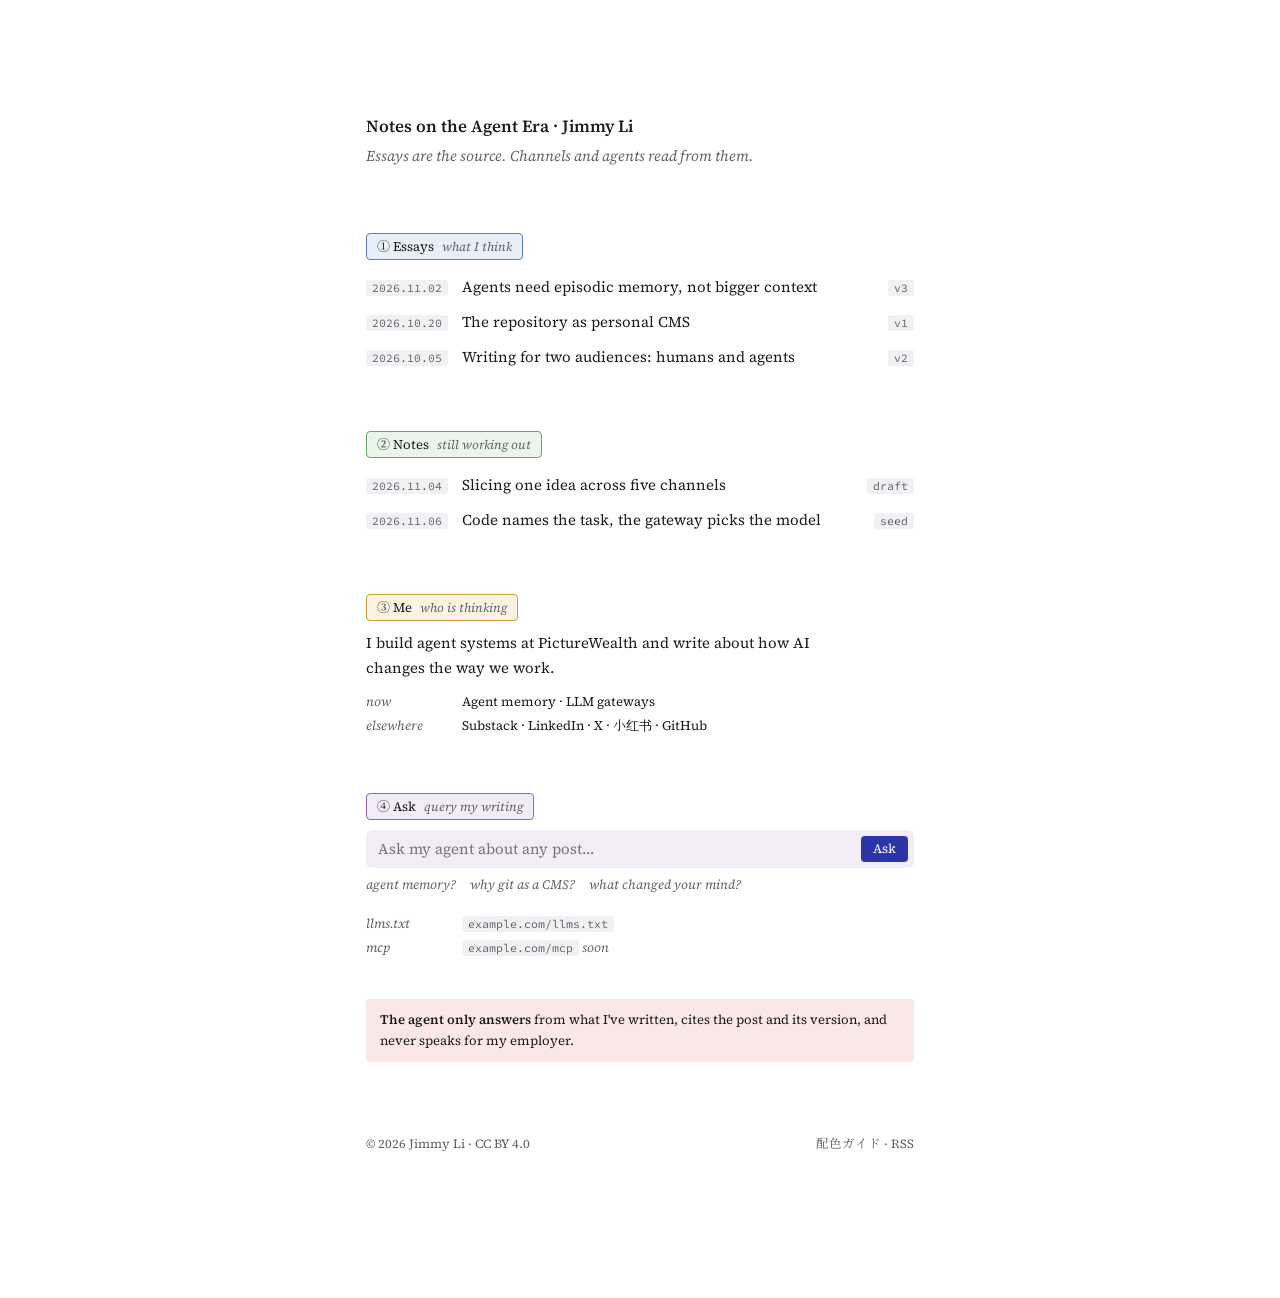
==== index.html @ ac4ee59f "Add blog index, colour guide and design tokens Diagram-inspired palette (tokens.css), Japanese-manua" ====
<!doctype html>
<html lang="en">
<head>
<meta charset="utf-8">
<meta name="viewport" content="width=device-width, initial-scale=1">
<title>Notes on the Agent Era</title>
<link rel="alternate" type="text/plain" href="/llms.txt" title="LLM index">
<link href="https://fonts.googleapis.com/css2?family=Source+Serif+4:ital,opsz,wght@0,8..60,400;0,8..60,600;1,8..60,400&family=Noto+Serif+JP:wght@400;600&family=Source+Sans+3:wght@400;600&family=Source+Code+Pro&display=swap" rel="stylesheet">
<link rel="stylesheet" href="styles/tokens.css?v=2">
<style>
*{box-sizing:border-box;margin:0;padding:0}
body{background:var(--bg);color:var(--ink);font:15px/1.65 var(--serif)}
a{color:inherit;text-decoration:none;transition:color .2s}
a:hover{color:var(--wire)}
.chip{font:11.5px var(--mono);background:var(--chip);color:var(--mute);padding:1px 6px;border-radius:3px;white-space:nowrap}
.wrap{max-width:580px;margin:0 auto;padding:112px 16px 144px}

header{margin-bottom:64px}
header h1{font-weight:600;font-size:17px}
header p{color:var(--mute);font-style:italic;margin-top:4px}

section{margin-bottom:56px}
.lab{display:inline-flex;gap:8px;align-items:baseline;font-size:13px;padding:2px 10px;border-radius:4px;border:1.5px solid;margin-bottom:10px}
.lab i{color:var(--mute);font-size:12.5px}
.blue{background:var(--blue-bg);border-color:var(--blue-bd)}
.green{background:var(--green-bg);border-color:var(--green-bd)}
.amber{background:var(--amber-bg);border-color:var(--amber-bd)}
.violet{background:var(--violet-bg);border-color:var(--violet-bd)}

.row{display:grid;grid-template-columns:84px 1fr auto;gap:12px;align-items:baseline;padding:5px 0}
.row .chip:first-child{justify-self:start}

.me p{max-width:480px}
.kv{display:grid;grid-template-columns:84px 1fr;gap:3px 12px;margin-top:10px;font-size:13px}
.kv dt{color:var(--mute);font-style:italic}

form{display:flex;gap:8px;background:var(--violet-bg);border-radius:6px;padding:6px 6px 6px 12px}
form input{flex:1;border:0;background:none;font:inherit;color:var(--ink);outline:none}
form button{border:0;background:var(--wire);color:#fff;font:inherit;font-size:13px;border-radius:4px;padding:2px 12px;cursor:pointer}
.sug{display:flex;gap:14px;flex-wrap:wrap;margin-top:8px}
.sug button{font:italic 13px var(--serif);color:var(--mute);background:none;border:0;cursor:pointer;padding:0}
.sug button:hover{color:var(--wire)}
#out{display:grid;gap:6px;margin-top:10px}
#out p{border-left:2px solid var(--violet-bd);padding-left:10px}
#out p.u{border:0;padding:0;color:var(--mute);font-style:italic}

.note{background:var(--rose-bg);border-radius:4px;padding:10px 14px;font-size:13px;margin-top:-16px}
.note b{font-weight:600}
footer{margin-top:72px;display:flex;justify-content:space-between;gap:8px;flex-wrap:wrap;color:var(--mute);font-size:12.5px}

.r{opacity:0;transform:translateY(8px);transition:opacity .6s ease,transform .6s cubic-bezier(.2,.7,.2,1)}
.r.in{opacity:1;transform:none}
@media (prefers-reduced-motion:reduce){.r{opacity:1;transform:none;transition:none}}
@media (max-width:480px){.wrap{padding:64px 16px 96px}.row{grid-template-columns:1fr auto;gap:2px 10px}.row .chip:first-child{grid-column:1/-1}.kv{grid-template-columns:1fr}}
</style>
</head>
<body><div class="wrap">

<header class="r">
  <h1>Notes on the Agent Era · Jimmy Li</h1>
  <p>Essays are the source. Channels and agents read from them.</p>
</header>

<section class="r">
  <div class="lab blue">① Essays <i>what I think</i></div>
  <a class="row" href="/posts/agent-memory/"><span class="chip">2026.11.02</span><span>Agents need episodic memory, not bigger context</span><span class="chip">v3</span></a>
  <a class="row" href="/posts/repo-as-cms/"><span class="chip">2026.10.20</span><span>The repository as personal CMS</span><span class="chip">v1</span></a>
  <a class="row" href="/posts/agents-as-readers/"><span class="chip">2026.10.05</span><span>Writing for two audiences: humans and agents</span><span class="chip">v2</span></a>
</section>

<section class="r">
  <div class="lab green">② Notes <i>still working out</i></div>
  <a class="row" href="/notes/slicing/"><span class="chip">2026.11.04</span><span>Slicing one idea across five channels</span><span class="chip">draft</span></a>
  <a class="row" href="/notes/llm-gateway/"><span class="chip">2026.11.06</span><span>Code names the task, the gateway picks the model</span><span class="chip">seed</span></a>
</section>

<section class="r me">
  <div class="lab amber">③ Me <i>who is thinking</i></div>
  <p>I build agent systems at PictureWealth and write about how AI changes the way we work.</p>
  <dl class="kv"><dt>now</dt><dd>Agent memory · LLM gateways</dd><dt>elsewhere</dt><dd><a href="#">Substack</a> · <a href="#">LinkedIn</a> · <a href="#">X</a> · <a href="#">小红书</a> · <a href="#">GitHub</a></dd></dl>
</section>

<section class="r">
  <div class="lab violet">④ Ask <i>query my writing</i></div>
  <form id="f"><input id="q" placeholder="Ask my agent about any post…" aria-label="Ask a question"><button>Ask</button></form>
  <div class="sug"><button>agent memory?</button><button>why git as a CMS?</button><button>what changed your mind?</button></div>
  <div id="out"></div>
  <dl class="kv"><dt>llms.txt</dt><dd><span class="chip">example.com/llms.txt</span></dd><dt>mcp</dt><dd><span class="chip">example.com/mcp</span> <i style="color:var(--mute)">soon</i></dd></dl>
</section>

<p class="note r"><b>The agent only answers</b> from what I've written, cites the post and its version, and never speaks for my employer.</p>

<footer class="r"><span>© 2026 Jimmy Li · CC BY 4.0</span><span><a href="styleguide.html">配色ガイド</a> · <a href="/feed.xml">RSS</a></span></footer>
</div>
<script>
const io=new IntersectionObserver(es=>es.forEach(e=>{if(e.isIntersecting){e.target.classList.add('in');io.unobserve(e.target)}}),{threshold:.1});
document.querySelectorAll('.r').forEach((el,i)=>{el.style.transitionDelay=Math.min(i,4)*70+'ms';io.observe(el)});
// demo only: replace with the MCP/API backend
const out=document.getElementById('out'),q=document.getElementById('q');
function say(t,u){const p=document.createElement('p');if(u)p.className='u';p.textContent=t;out.appendChild(p)}
function ask(t){if(!t)return;say(t,1);setTimeout(()=>say('Demo reply. Once connected, the answer will come from my posts and cite them.'),400)}
document.getElementById('f').onsubmit=e=>{e.preventDefault();ask(q.value.trim());q.value=''};
document.querySelectorAll('.sug button').forEach(b=>b.onclick=()=>ask(b.textContent));
</script>
</body>
</html>
---- styles/tokens.css ----
/* AgentBlog design tokens — "Diagram" system
   Tinted panels, coloured hairline borders, indigo connectors, mono chips. */
:root{
  /* base */
  --bg:#ffffff;
  --ink:#1c1c1e;
  --mute:#5f6168;          /* italic subtitles, labels */
  --card:#ffffff;          /* inner cards sit on tinted panels */
  --chip:#f1f1f3;          /* inline code background */
  --hair:#c9c9cf;          /* neutral card border / dashed */

  /* connectors */
  --wire:#2b35a8;          /* indigo arrows, links */

  /* panel families: tint + border */
  --blue-bg:#e9eff9;   --blue-bd:#5b7cc4;     /* ① primary layer  — Essays   */
  --green-bg:#ebf4ea;  --green-bd:#6aa36a;    /* ② transport      — Notes    */
  --amber-bg:#fdf3e2;  --amber-bd:#d29a3a;    /* ③ config         — Me       */
  --violet-bg:#f2ecf8; --violet-bd:#8c68bd;   /* ④ endpoints      — Ask      */
  --rose-bg:#fae8e7;   --rose-bd:#d9a29d;     /* caveats / rules             */

  /* type */
  --serif:"Source Serif 4","Noto Serif JP",Georgia,serif;   /* body + titles: academic */
  --sans:"Source Sans 3",system-ui,sans-serif;              /* small UI labels only */
  --mono:"Source Code Pro",ui-monospace,monospace;
  --fs-xs:12px; --fs-s:13.5px; --fs-m:15px; --fs-l:18px; --fs-xl:22px;

  /* shape & space */
  --r-panel:8px; --r-card:4px; --bw:1.5px;
  --s1:4px; --s2:8px; --s3:12px; --s4:16px; --s5:24px; --s6:40px; --s7:64px;
}
@media (prefers-color-scheme:dark){:root:not([data-theme="light"]){
  --bg:#141518; --ink:#e7e7ea; --mute:#9a9ca4; --card:#1c1d21; --chip:#2a2b30; --hair:#3a3b42;
  --wire:#8c95ff;
  --blue-bg:#18202e;   --blue-bd:#5b7cc4;
  --green-bg:#17231a;  --green-bd:#5e9a5e;
  --amber-bg:#2a2214;  --amber-bd:#c48d32;
  --violet-bg:#221b2c; --violet-bd:#9a78c9;
  --rose-bg:#2c1c1c;   --rose-bd:#a8706b;
}}
:root[data-theme="dark"]{
  --bg:#141518; --ink:#e7e7ea; --mute:#9a9ca4; --card:#1c1d21; --chip:#2a2b30; --hair:#3a3b42;
  --wire:#8c95ff;
  --blue-bg:#18202e;   --blue-bd:#5b7cc4;
  --green-bg:#17231a;  --green-bd:#5e9a5e;
  --amber-bg:#2a2214;  --amber-bd:#c48d32;
  --violet-bg:#221b2c; --violet-bd:#9a78c9;
  --rose-bg:#2c1c1c;   --rose-bd:#a8706b;
}
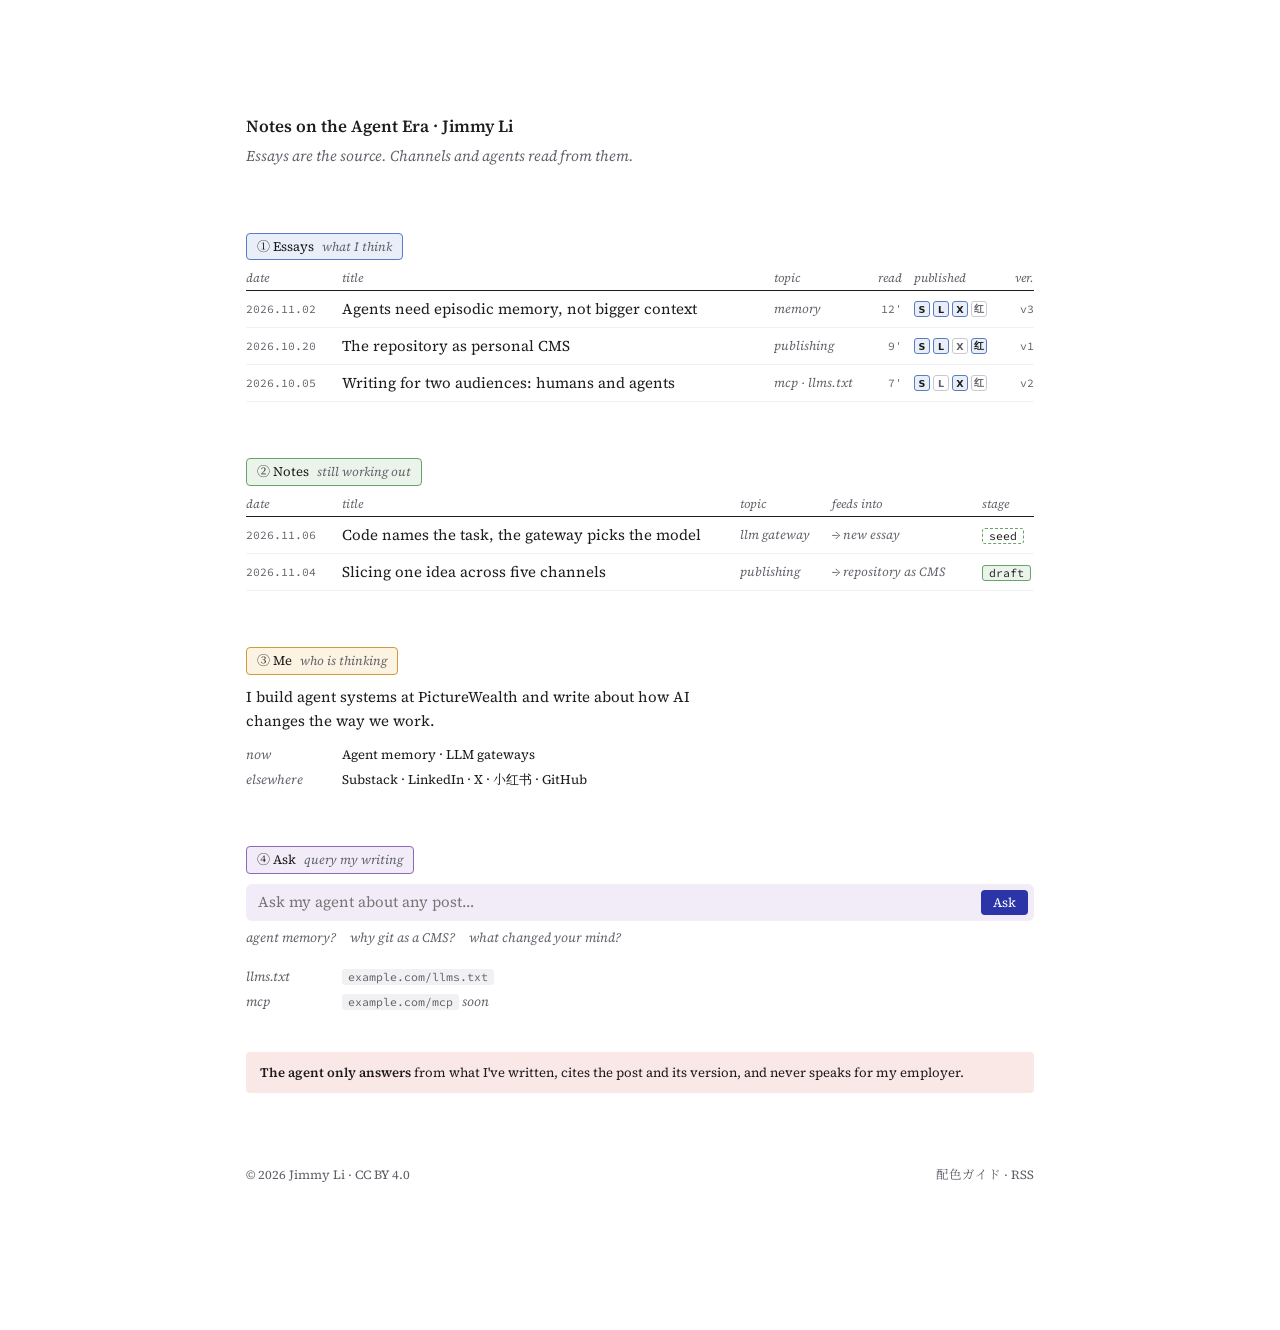
==== commit c532b01b: "Add table columns to index and academic article page Essays/Notes become column tables (topic, read " ====
--- a/index.html
+++ b/index.html
@@ -6,14 +6,14 @@
 <title>Notes on the Agent Era</title>
 <link rel="alternate" type="text/plain" href="/llms.txt" title="LLM index">
 <link href="https://fonts.googleapis.com/css2?family=Source+Serif+4:ital,opsz,wght@0,8..60,400;0,8..60,600;1,8..60,400&family=Noto+Serif+JP:wght@400;600&family=Source+Sans+3:wght@400;600&family=Source+Code+Pro&display=swap" rel="stylesheet">
-<link rel="stylesheet" href="styles/tokens.css?v=2">
+<link rel="stylesheet" href="styles/tokens.css?v=3">
 <style>
 *{box-sizing:border-box;margin:0;padding:0}
 body{background:var(--bg);color:var(--ink);font:15px/1.65 var(--serif)}
 a{color:inherit;text-decoration:none;transition:color .2s}
 a:hover{color:var(--wire)}
 .chip{font:11.5px var(--mono);background:var(--chip);color:var(--mute);padding:1px 6px;border-radius:3px;white-space:nowrap}
-.wrap{max-width:580px;margin:0 auto;padding:112px 16px 144px}
+.wrap{max-width:820px;margin:0 auto;padding:112px 16px 144px}
 
 header{margin-bottom:64px}
 header h1{font-weight:600;font-size:17px}
@@ -27,8 +27,23 @@
 .amber{background:var(--amber-bg);border-color:var(--amber-bd)}
 .violet{background:var(--violet-bg);border-color:var(--violet-bd)}
 
-.row{display:grid;grid-template-columns:84px 1fr auto;gap:12px;align-items:baseline;padding:5px 0}
-.row .chip:first-child{justify-self:start}
+.tbl{display:grid}
+.tbl.e{grid-template-columns:96px minmax(0,1fr) 100px 40px 88px 32px}
+.tbl.n{grid-template-columns:96px minmax(0,1fr) 92px 150px 52px}
+.tbl .h,.tbl .row{display:contents}
+.tbl .h span{font:italic 12px var(--serif);color:var(--mute);padding:0 12px 4px 0;border-bottom:1px solid var(--ink)}
+.tbl .row>*{padding:5px 12px 5px 0;border-bottom:1px solid var(--chip);line-height:26px;white-space:nowrap;overflow:hidden;text-overflow:ellipsis}
+.tbl .row>:last-child,.tbl .h>:last-child{padding-right:0}
+.tbl .row:hover>*{color:var(--wire);background:color-mix(in srgb,var(--blue-bg) 50%,transparent)}
+.tbl .r-al{text-align:right}
+.tp{font-size:12.5px;color:var(--mute);font-style:italic}
+.num{font:11.5px var(--mono);color:var(--mute)}
+.tbl .row>.ch{display:flex;gap:3px;align-items:center}
+.ch i{font:600 9.5px var(--sans);font-style:normal;width:16px;height:16px;display:inline-grid;place-items:center;border-radius:3px;border:1px solid var(--hair);color:var(--mute)}
+.ch i.on{background:var(--blue-bg);border-color:var(--blue-bd);color:var(--ink)}
+.st{font:11.5px var(--mono);padding:0 6px;border-radius:3px;border:1px dashed var(--green-bd)}
+.st.grow{border-style:solid;background:var(--green-bg)}
+.n .row:hover>*{background:color-mix(in srgb,var(--green-bg) 60%,transparent)}
 
 .me p{max-width:480px}
 .kv{display:grid;grid-template-columns:84px 1fr;gap:3px 12px;margin-top:10px;font-size:13px}
@@ -51,7 +66,9 @@
 .r{opacity:0;transform:translateY(8px);transition:opacity .6s ease,transform .6s cubic-bezier(.2,.7,.2,1)}
 .r.in{opacity:1;transform:none}
 @media (prefers-reduced-motion:reduce){.r{opacity:1;transform:none;transition:none}}
-@media (max-width:480px){.wrap{padding:64px 16px 96px}.row{grid-template-columns:1fr auto;gap:2px 10px}.row .chip:first-child{grid-column:1/-1}.kv{grid-template-columns:1fr}}
+@media (max-width:640px){.wrap{padding:64px 16px 96px}.kv{grid-template-columns:1fr}
+  .tbl.e{grid-template-columns:84px minmax(0,1fr) 32px}.tbl.n{grid-template-columns:84px minmax(0,1fr) 52px}
+  .tbl .h,.tbl .hide{display:none}}
 </style>
 </head>
 <body><div class="wrap">
@@ -63,15 +80,21 @@
 
 <section class="r">
   <div class="lab blue">① Essays <i>what I think</i></div>
-  <a class="row" href="/posts/agent-memory/"><span class="chip">2026.11.02</span><span>Agents need episodic memory, not bigger context</span><span class="chip">v3</span></a>
-  <a class="row" href="/posts/repo-as-cms/"><span class="chip">2026.10.20</span><span>The repository as personal CMS</span><span class="chip">v1</span></a>
-  <a class="row" href="/posts/agents-as-readers/"><span class="chip">2026.10.05</span><span>Writing for two audiences: humans and agents</span><span class="chip">v2</span></a>
+  <div class="tbl e" role="table">
+    <div class="h" role="row"><span>date</span><span>title</span><span class="hide">topic</span><span class="hide r-al">read</span><span class="hide">published</span><span class="r-al">ver.</span></div>
+    <a class="row" href="posts/agent-memory.html"><span class="num">2026.11.02</span><span>Agents need episodic memory, not bigger context</span><span class="tp hide">memory</span><span class="num hide r-al">12′</span><span class="ch hide" title="Substack · LinkedIn · X · 小红书"><i class="on">S</i><i class="on">L</i><i class="on">X</i><i>红</i></span><span class="num r-al">v3</span></a>
+    <a class="row" href="#"><span class="num">2026.10.20</span><span>The repository as personal CMS</span><span class="tp hide">publishing</span><span class="num hide r-al">9′</span><span class="ch hide"><i class="on">S</i><i class="on">L</i><i>X</i><i class="on">红</i></span><span class="num r-al">v1</span></a>
+    <a class="row" href="#"><span class="num">2026.10.05</span><span>Writing for two audiences: humans and agents</span><span class="tp hide">mcp · llms.txt</span><span class="num hide r-al">7′</span><span class="ch hide"><i class="on">S</i><i>L</i><i class="on">X</i><i>红</i></span><span class="num r-al">v2</span></a>
+  </div>
 </section>
 
 <section class="r">
   <div class="lab green">② Notes <i>still working out</i></div>
-  <a class="row" href="/notes/slicing/"><span class="chip">2026.11.04</span><span>Slicing one idea across five channels</span><span class="chip">draft</span></a>
-  <a class="row" href="/notes/llm-gateway/"><span class="chip">2026.11.06</span><span>Code names the task, the gateway picks the model</span><span class="chip">seed</span></a>
+  <div class="tbl n" role="table">
+    <div class="h" role="row"><span>date</span><span>title</span><span class="hide">topic</span><span class="hide">feeds into</span><span>stage</span></div>
+    <a class="row" href="#"><span class="num">2026.11.06</span><span>Code names the task, the gateway picks the model</span><span class="tp hide">llm gateway</span><span class="tp hide">→ new essay</span><span><b class="st">seed</b></span></a>
+    <a class="row" href="#"><span class="num">2026.11.04</span><span>Slicing one idea across five channels</span><span class="tp hide">publishing</span><span class="tp hide">→ repository as CMS</span><span><b class="st grow">draft</b></span></a>
+  </div>
 </section>
 
 <section class="r me">
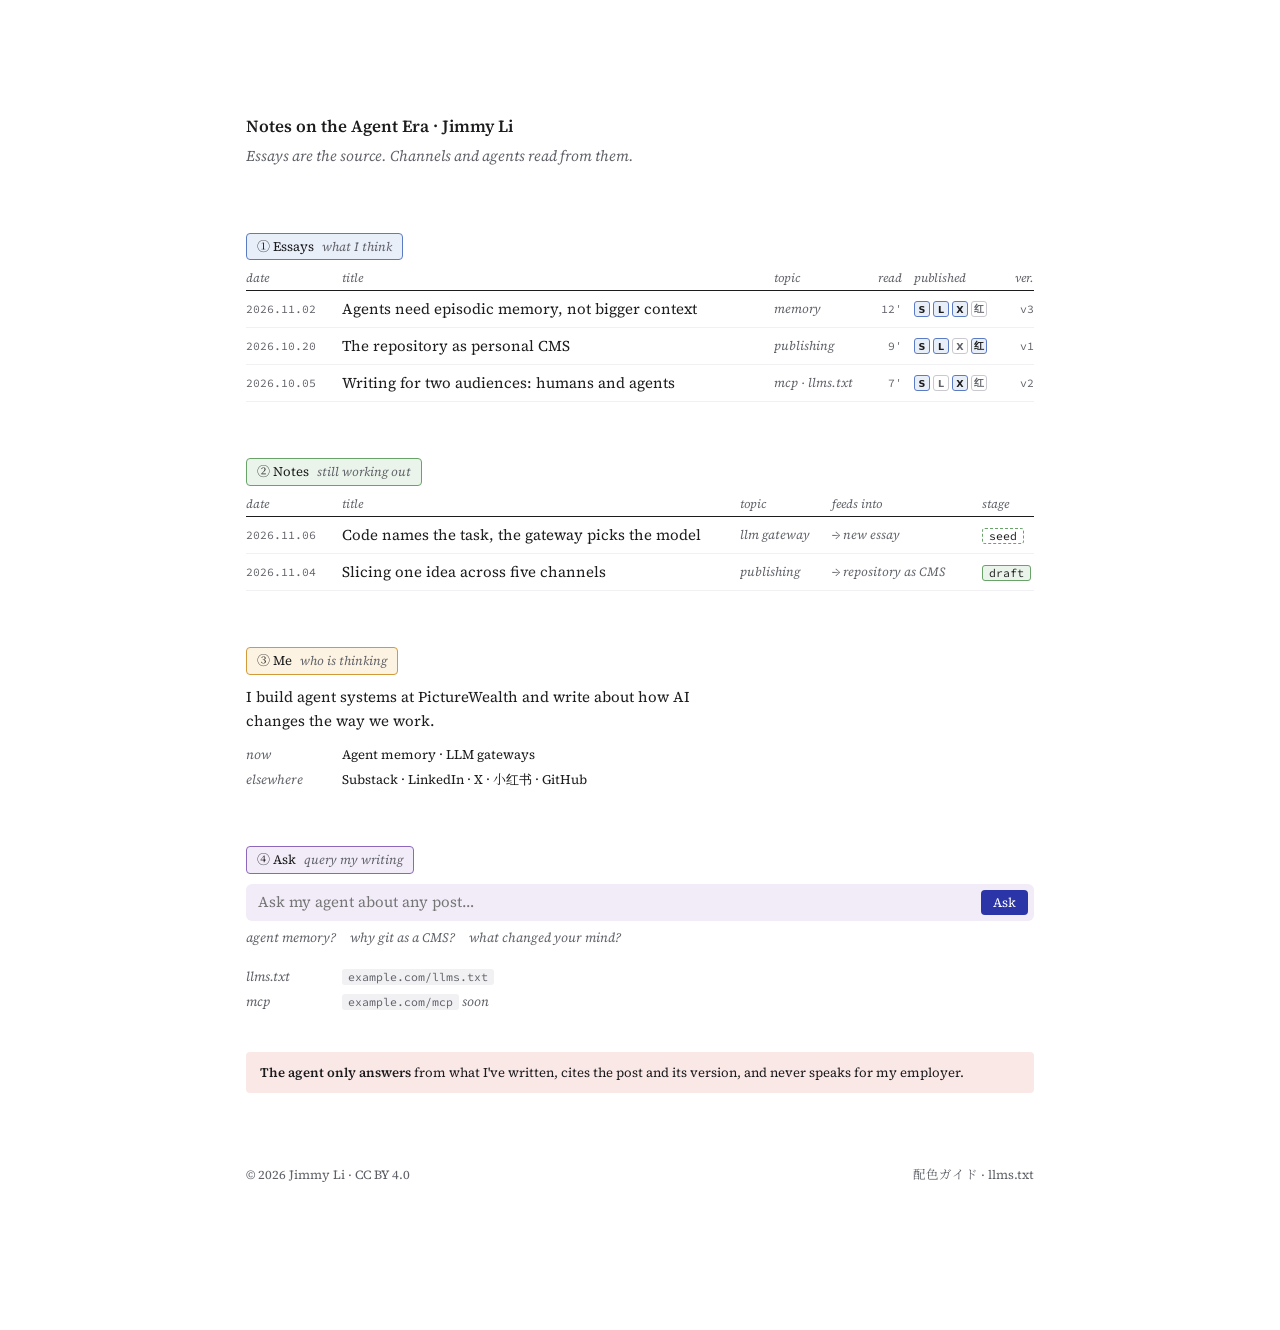
==== commit fbb526bb: "Prepare site for GitHub Pages Relative links for the /AgentBlog/ path, a starter llms.txt, and .noje" ====
--- a/index.html
+++ b/index.html
@@ -4,7 +4,7 @@
 <meta charset="utf-8">
 <meta name="viewport" content="width=device-width, initial-scale=1">
 <title>Notes on the Agent Era</title>
-<link rel="alternate" type="text/plain" href="/llms.txt" title="LLM index">
+<link rel="alternate" type="text/plain" href="llms.txt" title="LLM index">
 <link href="https://fonts.googleapis.com/css2?family=Source+Serif+4:ital,opsz,wght@0,8..60,400;0,8..60,600;1,8..60,400&family=Noto+Serif+JP:wght@400;600&family=Source+Sans+3:wght@400;600&family=Source+Code+Pro&display=swap" rel="stylesheet">
 <link rel="stylesheet" href="styles/tokens.css?v=3">
 <style>
@@ -113,7 +113,7 @@
 
 <p class="note r"><b>The agent only answers</b> from what I've written, cites the post and its version, and never speaks for my employer.</p>
 
-<footer class="r"><span>© 2026 Jimmy Li · CC BY 4.0</span><span><a href="styleguide.html">配色ガイド</a> · <a href="/feed.xml">RSS</a></span></footer>
+<footer class="r"><span>© 2026 Jimmy Li · CC BY 4.0</span><span><a href="styleguide.html">配色ガイド</a> · <a href="llms.txt">llms.txt</a></span></footer>
 </div>
 <script>
 const io=new IntersectionObserver(es=>es.forEach(e=>{if(e.isIntersecting){e.target.classList.add('in');io.unobserve(e.target)}}),{threshold:.1});
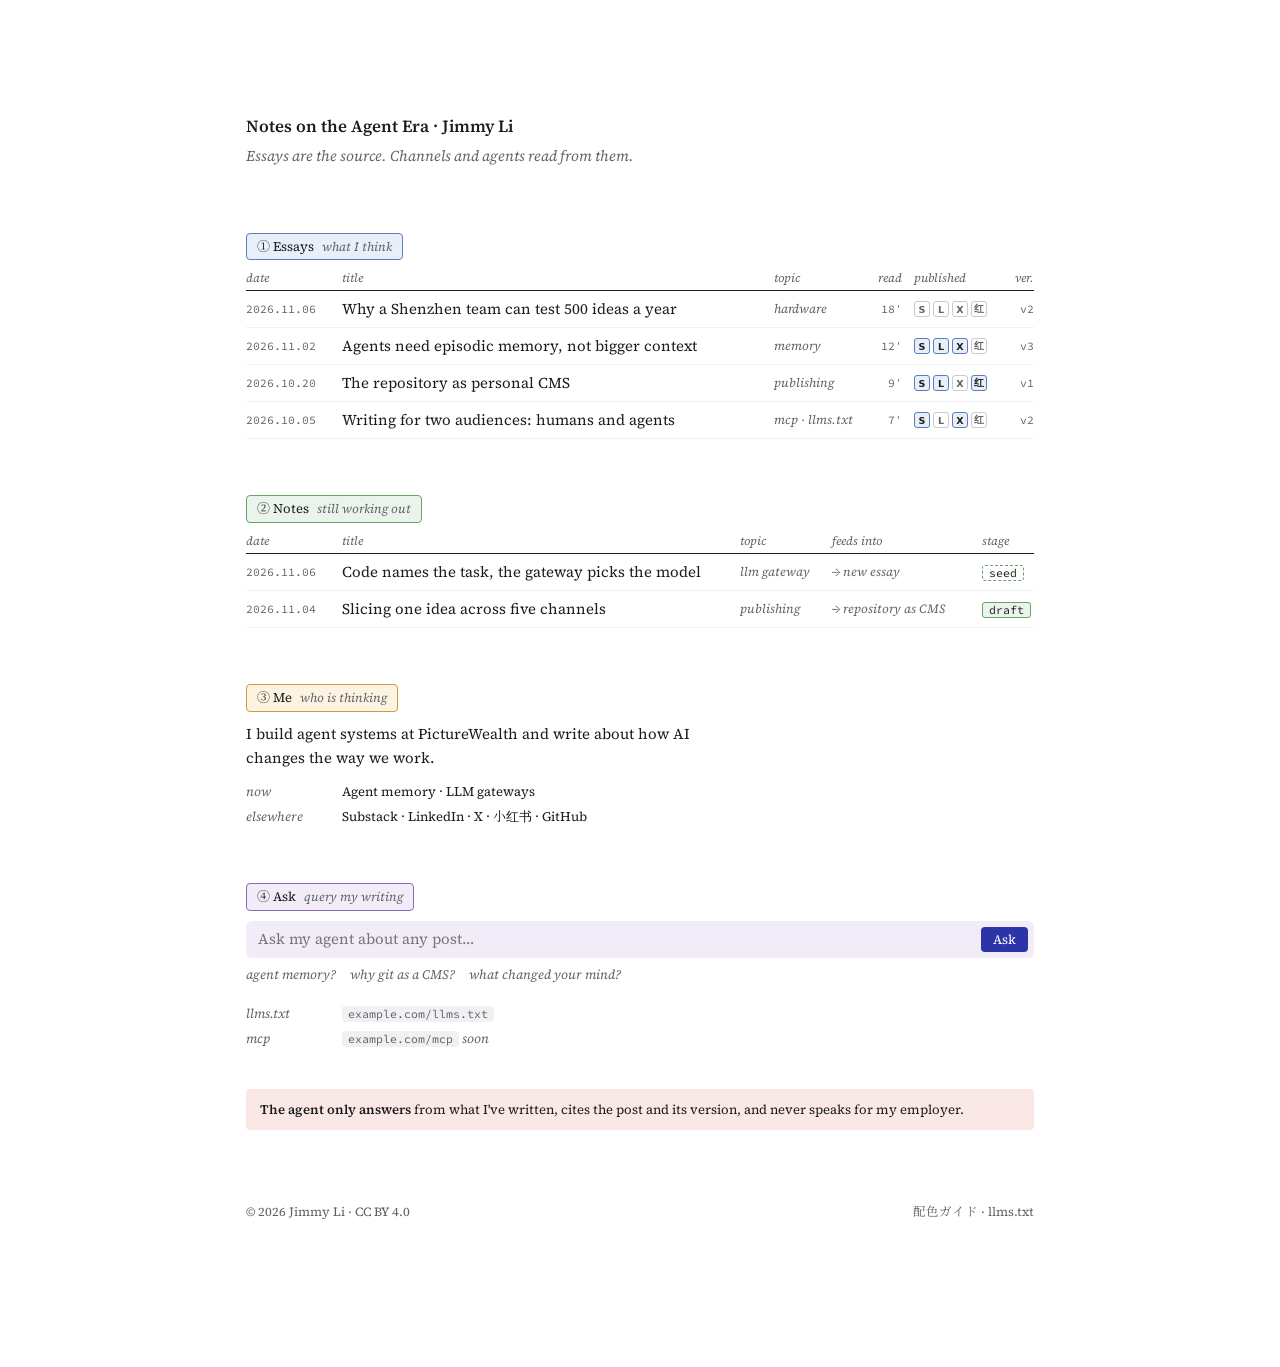
==== commit 45da507c: "Add interactive paper-style essay on Shenzhen hardware A reading of bunnie Huang's The Hardware Hack" ====
--- a/index.html
+++ b/index.html
@@ -82,6 +82,7 @@
   <div class="lab blue">① Essays <i>what I think</i></div>
   <div class="tbl e" role="table">
     <div class="h" role="row"><span>date</span><span>title</span><span class="hide">topic</span><span class="hide r-al">read</span><span class="hide">published</span><span class="r-al">ver.</span></div>
+    <a class="row" href="posts/shenzhen-hardware.html"><span class="num">2026.11.06</span><span>Why a Shenzhen team can test 500 ideas a year</span><span class="tp hide">hardware</span><span class="num hide r-al">18′</span><span class="ch hide" title="not yet syndicated"><i>S</i><i>L</i><i>X</i><i>红</i></span><span class="num r-al">v2</span></a>
     <a class="row" href="posts/agent-memory.html"><span class="num">2026.11.02</span><span>Agents need episodic memory, not bigger context</span><span class="tp hide">memory</span><span class="num hide r-al">12′</span><span class="ch hide" title="Substack · LinkedIn · X · 小红书"><i class="on">S</i><i class="on">L</i><i class="on">X</i><i>红</i></span><span class="num r-al">v3</span></a>
     <a class="row" href="#"><span class="num">2026.10.20</span><span>The repository as personal CMS</span><span class="tp hide">publishing</span><span class="num hide r-al">9′</span><span class="ch hide"><i class="on">S</i><i class="on">L</i><i>X</i><i class="on">红</i></span><span class="num r-al">v1</span></a>
     <a class="row" href="#"><span class="num">2026.10.05</span><span>Writing for two audiences: humans and agents</span><span class="tp hide">mcp · llms.txt</span><span class="num hide r-al">7′</span><span class="ch hide"><i class="on">S</i><i>L</i><i class="on">X</i><i>红</i></span><span class="num r-al">v2</span></a>
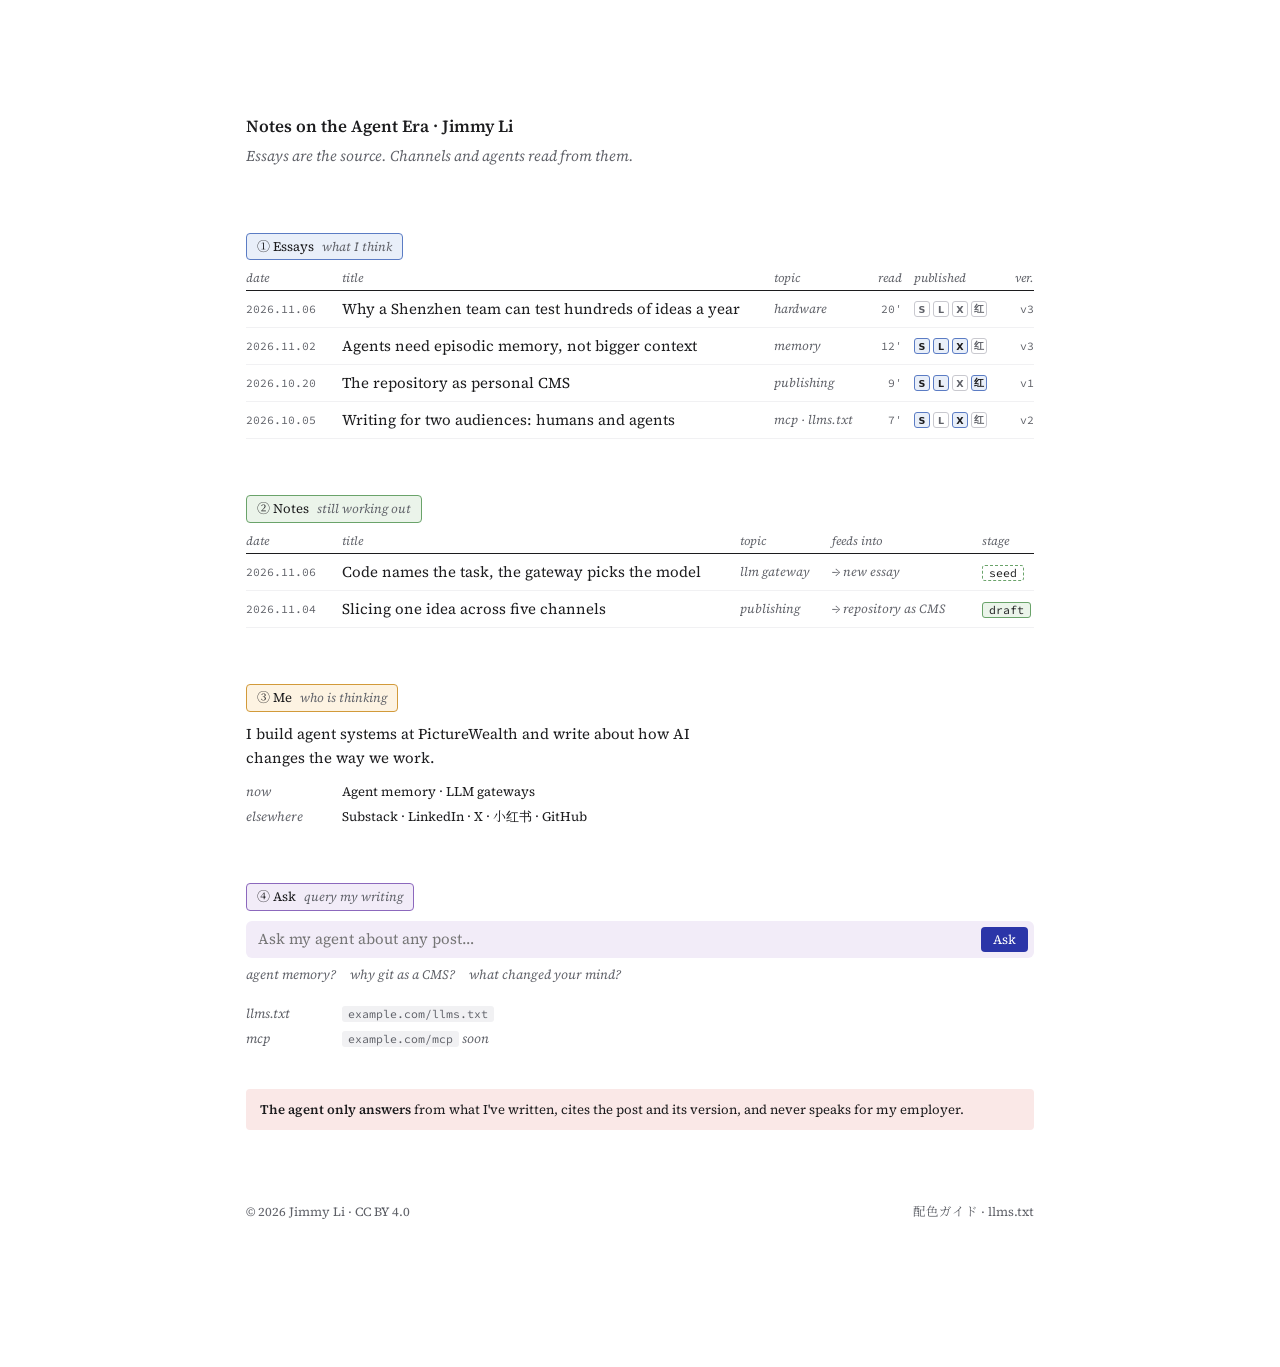
==== commit 5835abc4: "Rebuild Shenzhen essay's Table 3 from cited sources (v3) Replace the made-up inputs in Table 3 and t" ====
--- a/index.html
+++ b/index.html
@@ -82,7 +82,7 @@
   <div class="lab blue">① Essays <i>what I think</i></div>
   <div class="tbl e" role="table">
     <div class="h" role="row"><span>date</span><span>title</span><span class="hide">topic</span><span class="hide r-al">read</span><span class="hide">published</span><span class="r-al">ver.</span></div>
-    <a class="row" href="posts/shenzhen-hardware.html"><span class="num">2026.11.06</span><span>Why a Shenzhen team can test 500 ideas a year</span><span class="tp hide">hardware</span><span class="num hide r-al">18′</span><span class="ch hide" title="not yet syndicated"><i>S</i><i>L</i><i>X</i><i>红</i></span><span class="num r-al">v2</span></a>
+    <a class="row" href="posts/shenzhen-hardware.html"><span class="num">2026.11.06</span><span>Why a Shenzhen team can test hundreds of ideas a year</span><span class="tp hide">hardware</span><span class="num hide r-al">20′</span><span class="ch hide" title="not yet syndicated"><i>S</i><i>L</i><i>X</i><i>红</i></span><span class="num r-al">v3</span></a>
     <a class="row" href="posts/agent-memory.html"><span class="num">2026.11.02</span><span>Agents need episodic memory, not bigger context</span><span class="tp hide">memory</span><span class="num hide r-al">12′</span><span class="ch hide" title="Substack · LinkedIn · X · 小红书"><i class="on">S</i><i class="on">L</i><i class="on">X</i><i>红</i></span><span class="num r-al">v3</span></a>
     <a class="row" href="#"><span class="num">2026.10.20</span><span>The repository as personal CMS</span><span class="tp hide">publishing</span><span class="num hide r-al">9′</span><span class="ch hide"><i class="on">S</i><i class="on">L</i><i>X</i><i class="on">红</i></span><span class="num r-al">v1</span></a>
     <a class="row" href="#"><span class="num">2026.10.05</span><span>Writing for two audiences: humans and agents</span><span class="tp hide">mcp · llms.txt</span><span class="num hide r-al">7′</span><span class="ch hide"><i class="on">S</i><i>L</i><i class="on">X</i><i>红</i></span><span class="num r-al">v2</span></a>
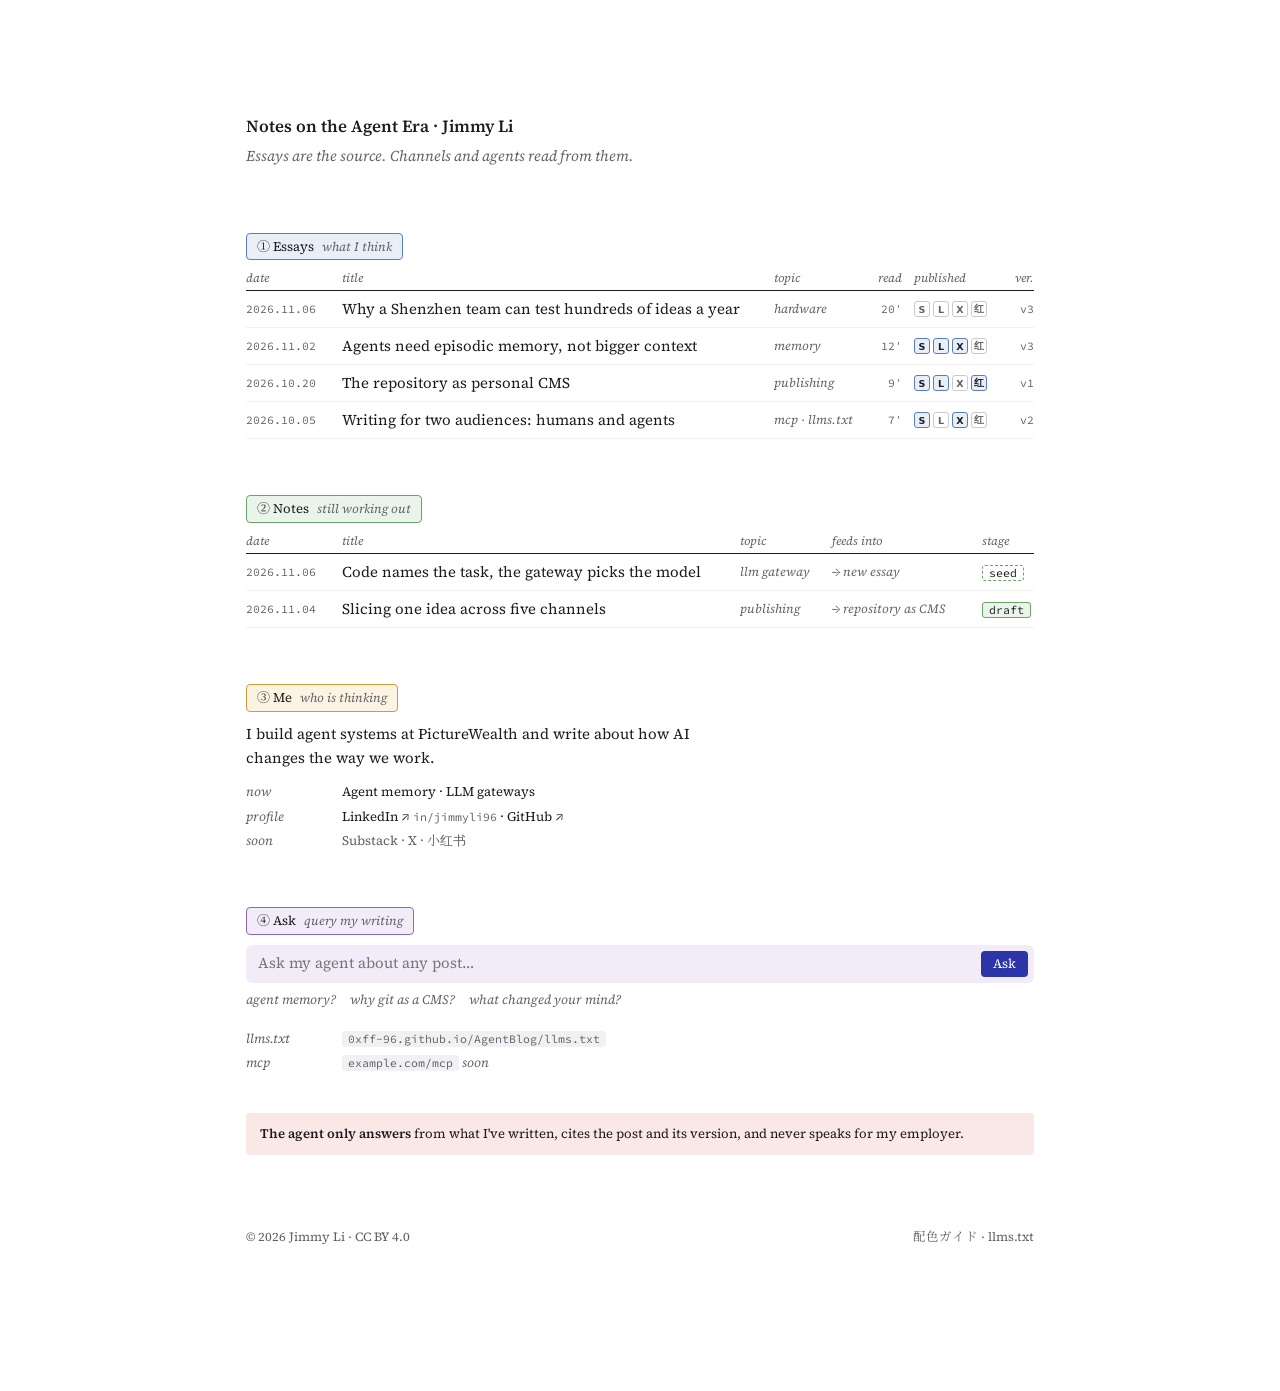
==== commit b908538f: "Add LinkedIn profile to Me section Link LinkedIn (rel=me) and GitHub, mark other channels as soon, l" ====
--- a/index.html
+++ b/index.html
@@ -5,6 +5,7 @@
 <meta name="viewport" content="width=device-width, initial-scale=1">
 <title>Notes on the Agent Era</title>
 <link rel="alternate" type="text/plain" href="llms.txt" title="LLM index">
+<link rel="me" href="https://www.linkedin.com/in/jimmyli96/">
 <link href="https://fonts.googleapis.com/css2?family=Source+Serif+4:ital,opsz,wght@0,8..60,400;0,8..60,600;1,8..60,400&family=Noto+Serif+JP:wght@400;600&family=Source+Sans+3:wght@400;600&family=Source+Code+Pro&display=swap" rel="stylesheet">
 <link rel="stylesheet" href="styles/tokens.css?v=3">
 <style>
@@ -101,7 +102,7 @@
 <section class="r me">
   <div class="lab amber">③ Me <i>who is thinking</i></div>
   <p>I build agent systems at PictureWealth and write about how AI changes the way we work.</p>
-  <dl class="kv"><dt>now</dt><dd>Agent memory · LLM gateways</dd><dt>elsewhere</dt><dd><a href="#">Substack</a> · <a href="#">LinkedIn</a> · <a href="#">X</a> · <a href="#">小红书</a> · <a href="#">GitHub</a></dd></dl>
+  <dl class="kv"><dt>now</dt><dd>Agent memory · LLM gateways</dd><dt>profile</dt><dd><a href="https://www.linkedin.com/in/jimmyli96/" rel="me noopener" target="_blank">LinkedIn ↗</a> <span class="num">in/jimmyli96</span> · <a href="https://github.com/0XFF-96" rel="me noopener" target="_blank">GitHub ↗</a></dd><dt>soon</dt><dd style="color:var(--mute)">Substack · X · 小红书</dd></dl>
 </section>
 
 <section class="r">
@@ -109,7 +110,7 @@
   <form id="f"><input id="q" placeholder="Ask my agent about any post…" aria-label="Ask a question"><button>Ask</button></form>
   <div class="sug"><button>agent memory?</button><button>why git as a CMS?</button><button>what changed your mind?</button></div>
   <div id="out"></div>
-  <dl class="kv"><dt>llms.txt</dt><dd><span class="chip">example.com/llms.txt</span></dd><dt>mcp</dt><dd><span class="chip">example.com/mcp</span> <i style="color:var(--mute)">soon</i></dd></dl>
+  <dl class="kv"><dt>llms.txt</dt><dd><a class="chip" href="llms.txt">0xff-96.github.io/AgentBlog/llms.txt</a></dd><dt>mcp</dt><dd><span class="chip">example.com/mcp</span> <i style="color:var(--mute)">soon</i></dd></dl>
 </section>
 
 <p class="note r"><b>The agent only answers</b> from what I've written, cites the post and its version, and never speaks for my employer.</p>
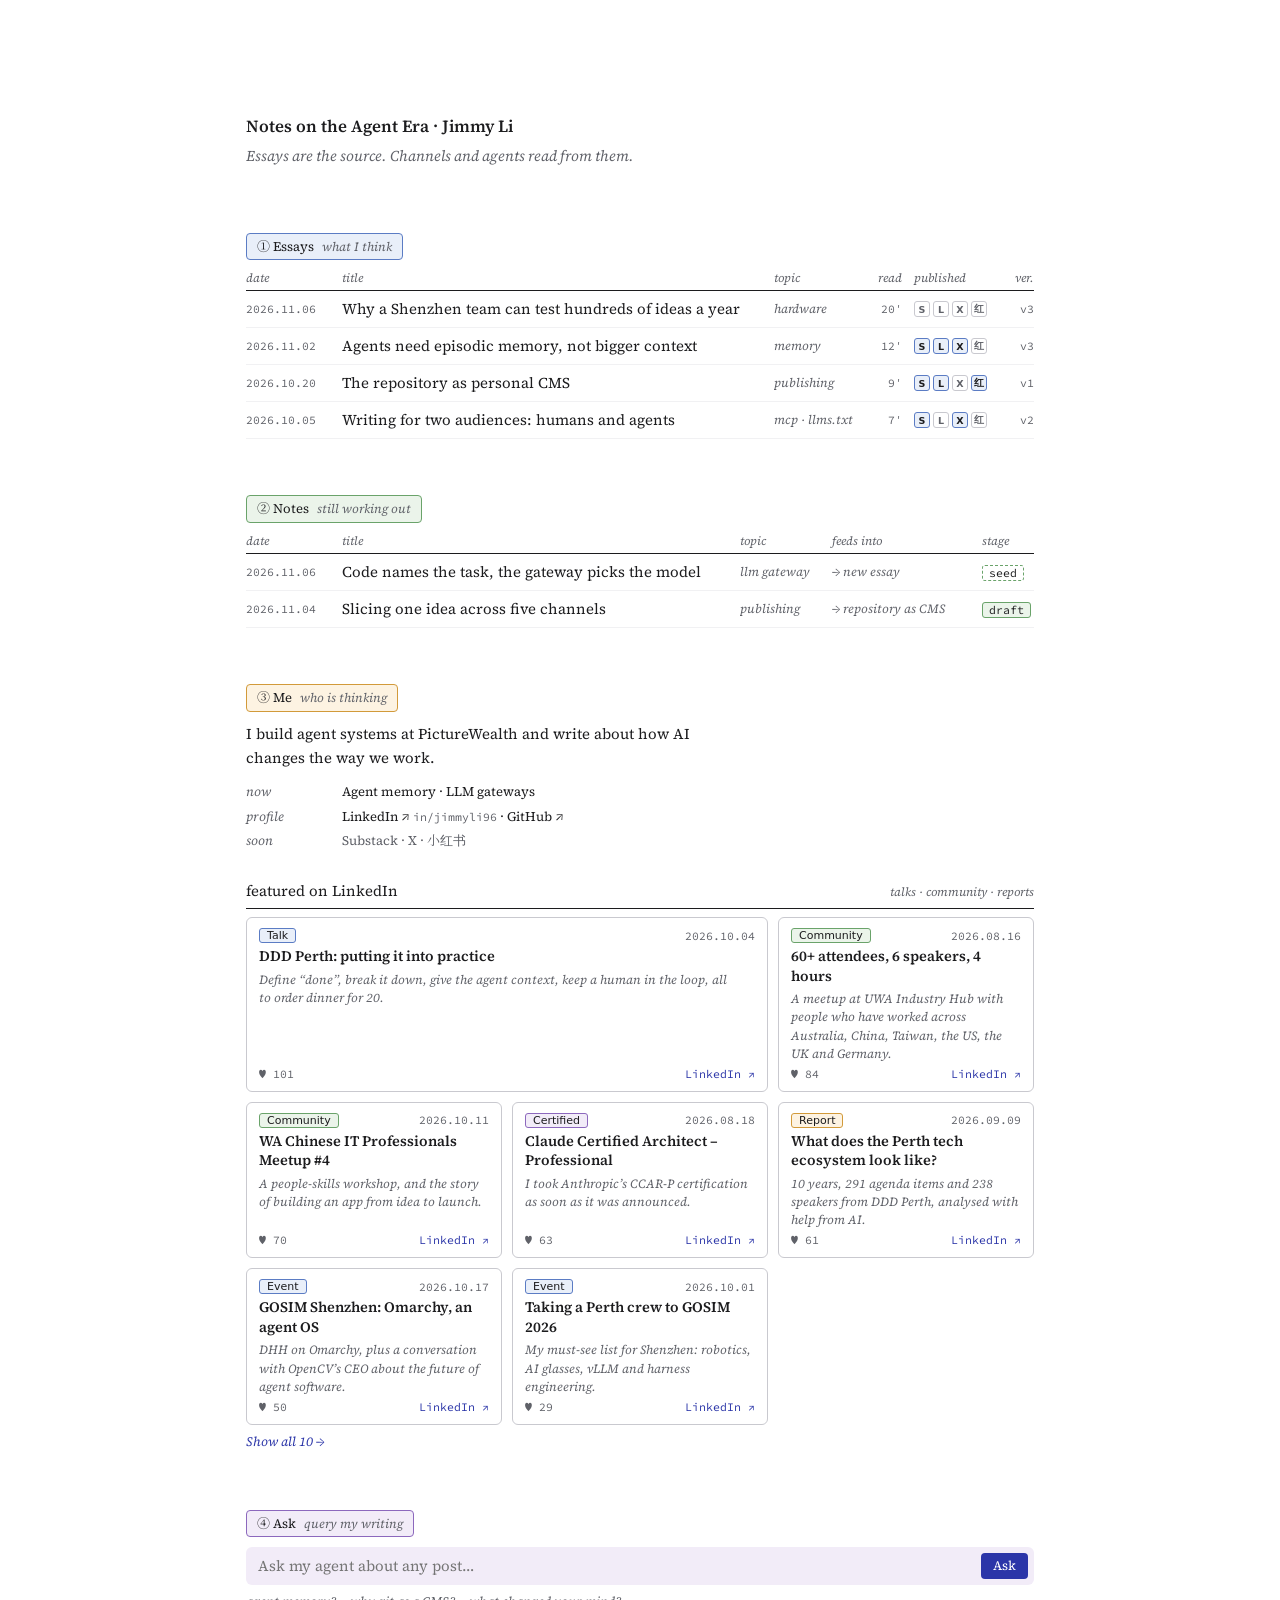
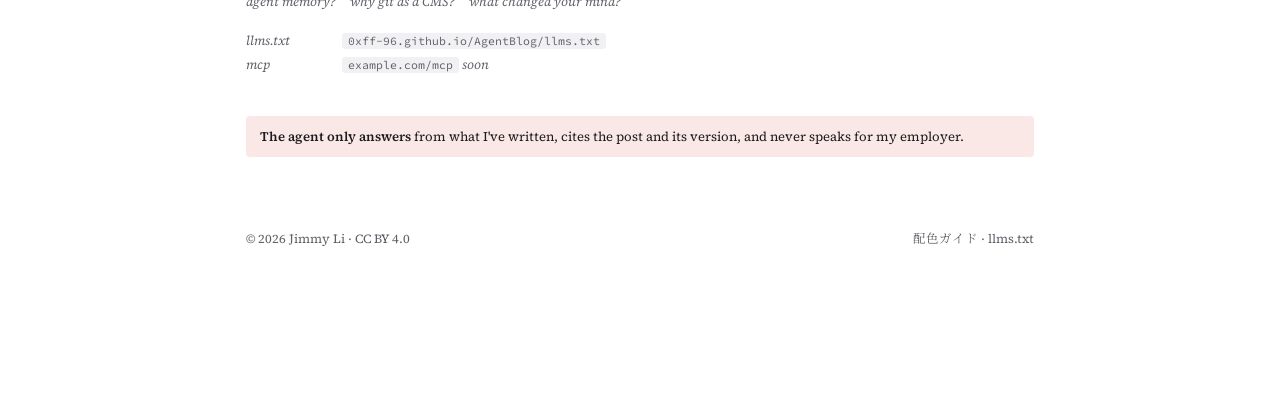
==== commit 36b98c74: "Add featured LinkedIn posts gallery Ten featured posts as compact cards in the Me section (kind, dat" ====
--- a/index.html
+++ b/index.html
@@ -70,6 +70,29 @@
 @media (max-width:640px){.wrap{padding:64px 16px 96px}.kv{grid-template-columns:1fr}
   .tbl.e{grid-template-columns:84px minmax(0,1fr) 32px}.tbl.n{grid-template-columns:84px minmax(0,1fr) 52px}
   .tbl .h,.tbl .hide{display:none}}
+
+/* featured LinkedIn gallery */
+.fh{display:flex;justify-content:space-between;align-items:baseline;margin:28px 0 8px;padding-bottom:4px;border-bottom:1px solid var(--ink)}
+.fh i{font-size:12px;color:var(--mute)}
+.gal{display:grid;grid-template-columns:repeat(3,minmax(0,1fr));gap:10px}
+.card{display:flex;flex-direction:column;gap:4px;background:var(--card);border:1px solid var(--hair);border-radius:6px;padding:10px 12px;color:var(--ink);transition:border-color .2s,transform .2s}
+.card:hover{border-color:var(--wire);color:var(--ink);transform:translateY(-2px)}
+.card .k{display:flex;justify-content:space-between;align-items:center}
+.kind{font:11px var(--sans);padding:0 7px;border-radius:3px;border:1px solid}
+.kind.talk{background:var(--blue-bg);border-color:var(--blue-bd)}
+.kind.com{background:var(--green-bg);border-color:var(--green-bd)}
+.kind.rep{background:var(--amber-bg);border-color:var(--amber-bd)}
+.kind.cert{background:var(--violet-bg);border-color:var(--violet-bd)}
+.card b{font-weight:600;font-size:14.5px;line-height:1.35}
+.card p{font-size:12.5px;line-height:1.45;color:var(--mute);font-style:italic;flex:1}
+.card .f{display:flex;justify-content:space-between}
+.card .f .go{color:var(--wire)}
+.card.top{grid-column:span 2}
+.card.more{display:none}
+.gal.all .card.more{display:flex}
+.tog{margin-top:8px;background:none;border:0;font:italic 13px var(--serif);color:var(--wire);cursor:pointer;padding:0}
+@media (max-width:640px){.gal{grid-template-columns:1fr 1fr}.card.top{grid-column:1/-1}}
+@media (max-width:420px){.gal{grid-template-columns:1fr}}
 </style>
 </head>
 <body><div class="wrap">
@@ -103,6 +126,20 @@
   <div class="lab amber">③ Me <i>who is thinking</i></div>
   <p>I build agent systems at PictureWealth and write about how AI changes the way we work.</p>
   <dl class="kv"><dt>now</dt><dd>Agent memory · LLM gateways</dd><dt>profile</dt><dd><a href="https://www.linkedin.com/in/jimmyli96/" rel="me noopener" target="_blank">LinkedIn ↗</a> <span class="num">in/jimmyli96</span> · <a href="https://github.com/0XFF-96" rel="me noopener" target="_blank">GitHub ↗</a></dd><dt>soon</dt><dd style="color:var(--mute)">Substack · X · 小红书</dd></dl>
+  <div class="fh"><span>featured on LinkedIn</span><i>talks · community · reports</i></div>
+  <div class="gal" id="gal">
+    <a class="card top" href="https://www.linkedin.com/feed/update/urn:li:activity:7512320687684972544/" target="_blank" rel="noopener"><span class="k"><span class="kind talk">Talk</span><span class="num">2026.10.04</span></span><b>DDD Perth: putting it into practice</b><p>Define “done”, break it down, give the agent context, keep a human in the loop, all to order dinner for 20.</p><span class="f num"><span>♥ 101</span><span class="go">LinkedIn ↗</span></span></a>
+    <a class="card" href="https://www.linkedin.com/feed/update/urn:li:activity:7494651574732906497/" target="_blank" rel="noopener"><span class="k"><span class="kind com">Community</span><span class="num">2026.08.16</span></span><b>60+ attendees, 6 speakers, 4 hours</b><p>A meetup at UWA Industry Hub with people who have worked across Australia, China, Taiwan, the US, the UK and Germany.</p><span class="f num"><span>♥ 84</span><span class="go">LinkedIn ↗</span></span></a>
+    <a class="card" href="https://www.linkedin.com/feed/update/urn:li:activity:7514873171167096832/" target="_blank" rel="noopener"><span class="k"><span class="kind com">Community</span><span class="num">2026.10.11</span></span><b>WA Chinese IT Professionals Meetup #4</b><p>A people-skills workshop, and the story of building an app from idea to launch.</p><span class="f num"><span>♥ 70</span><span class="go">LinkedIn ↗</span></span></a>
+    <a class="card" href="https://www.linkedin.com/feed/update/urn:li:activity:7495461268250669056/" target="_blank" rel="noopener"><span class="k"><span class="kind cert">Certified</span><span class="num">2026.08.18</span></span><b>Claude Certified Architect – Professional</b><p>I took Anthropic’s CCAR-P certification as soon as it was announced.</p><span class="f num"><span>♥ 63</span><span class="go">LinkedIn ↗</span></span></a>
+    <a class="card" href="https://www.linkedin.com/feed/update/urn:li:activity:7503588154566856704/" target="_blank" rel="noopener"><span class="k"><span class="kind rep">Report</span><span class="num">2026.09.09</span></span><b>What does the Perth tech ecosystem look like?</b><p>10 years, 291 agenda items and 238 speakers from DDD Perth, analysed with help from AI.</p><span class="f num"><span>♥ 61</span><span class="go">LinkedIn ↗</span></span></a>
+    <a class="card" href="https://www.linkedin.com/feed/update/urn:li:activity:7517058656639655937/" target="_blank" rel="noopener"><span class="k"><span class="kind talk">Event</span><span class="num">2026.10.17</span></span><b>GOSIM Shenzhen: Omarchy, an agent OS</b><p>DHH on Omarchy, plus a conversation with OpenCV’s CEO about the future of agent software.</p><span class="f num"><span>♥ 50</span><span class="go">LinkedIn ↗</span></span></a>
+    <a class="card" href="https://www.linkedin.com/feed/update/urn:li:activity:7511553190446686208/" target="_blank" rel="noopener"><span class="k"><span class="kind talk">Event</span><span class="num">2026.10.01</span></span><b>Taking a Perth crew to GOSIM 2026</b><p>My must-see list for Shenzhen: robotics, AI glasses, vLLM and harness engineering.</p><span class="f num"><span>♥ 29</span><span class="go">LinkedIn ↗</span></span></a>
+    <a class="card more" href="https://www.linkedin.com/feed/update/urn:li:activity:7473155019681316865/" target="_blank" rel="noopener"><span class="k"><span class="kind com">Community</span><span class="num">2026.06.17</span></span><b>Perth Build Club turns one</b><p>Our “silly pitch”: personal AI agents that talk on your behalf, built on agent-to-agent (A2A) infrastructure.</p><span class="f num"><span>♥ 60</span><span class="go">LinkedIn ↗</span></span></a>
+    <a class="card more" href="https://www.linkedin.com/feed/update/urn:li:activity:7471858050761646080/" target="_blank" rel="noopener"><span class="k"><span class="kind com">Community</span><span class="num">2026.06.14</span></span><b>WA IT Chinese Community Meetup</b><p>Career growth in software engineering, and an afternoon of good discussion.</p><span class="f num"><span>♥ 60</span><span class="go">LinkedIn ↗</span></span></a>
+    <a class="card more" href="https://www.linkedin.com/feed/update/urn:li:activity:7461924770725597185/" target="_blank" rel="noopener"><span class="k"><span class="kind talk">Mentoring</span><span class="num">2026.05.17</span></span><b>Lessons from a Principal Engineer</b><p>What I learned from catching up with a principal engineer at Atlassian.</p><span class="f num"><span>♥ 43</span><span class="go">LinkedIn ↗</span></span></a>
+  </div>
+  <button class="tog" id="tog" aria-expanded="false">Show all 10 →</button>
 </section>
 
 <section class="r">
@@ -118,6 +155,8 @@
 <footer class="r"><span>© 2026 Jimmy Li · CC BY 4.0</span><span><a href="styleguide.html">配色ガイド</a> · <a href="llms.txt">llms.txt</a></span></footer>
 </div>
 <script>
+const gal=document.getElementById('gal'),tog=document.getElementById('tog');
+tog.onclick=()=>{const all=gal.classList.toggle('all');tog.textContent=all?'Show fewer ←':'Show all 10 →';tog.setAttribute('aria-expanded',all)};
 const io=new IntersectionObserver(es=>es.forEach(e=>{if(e.isIntersecting){e.target.classList.add('in');io.unobserve(e.target)}}),{threshold:.1});
 document.querySelectorAll('.r').forEach((el,i)=>{el.style.transitionDelay=Math.min(i,4)*70+'ms';io.observe(el)});
 // demo only: replace with the MCP/API backend
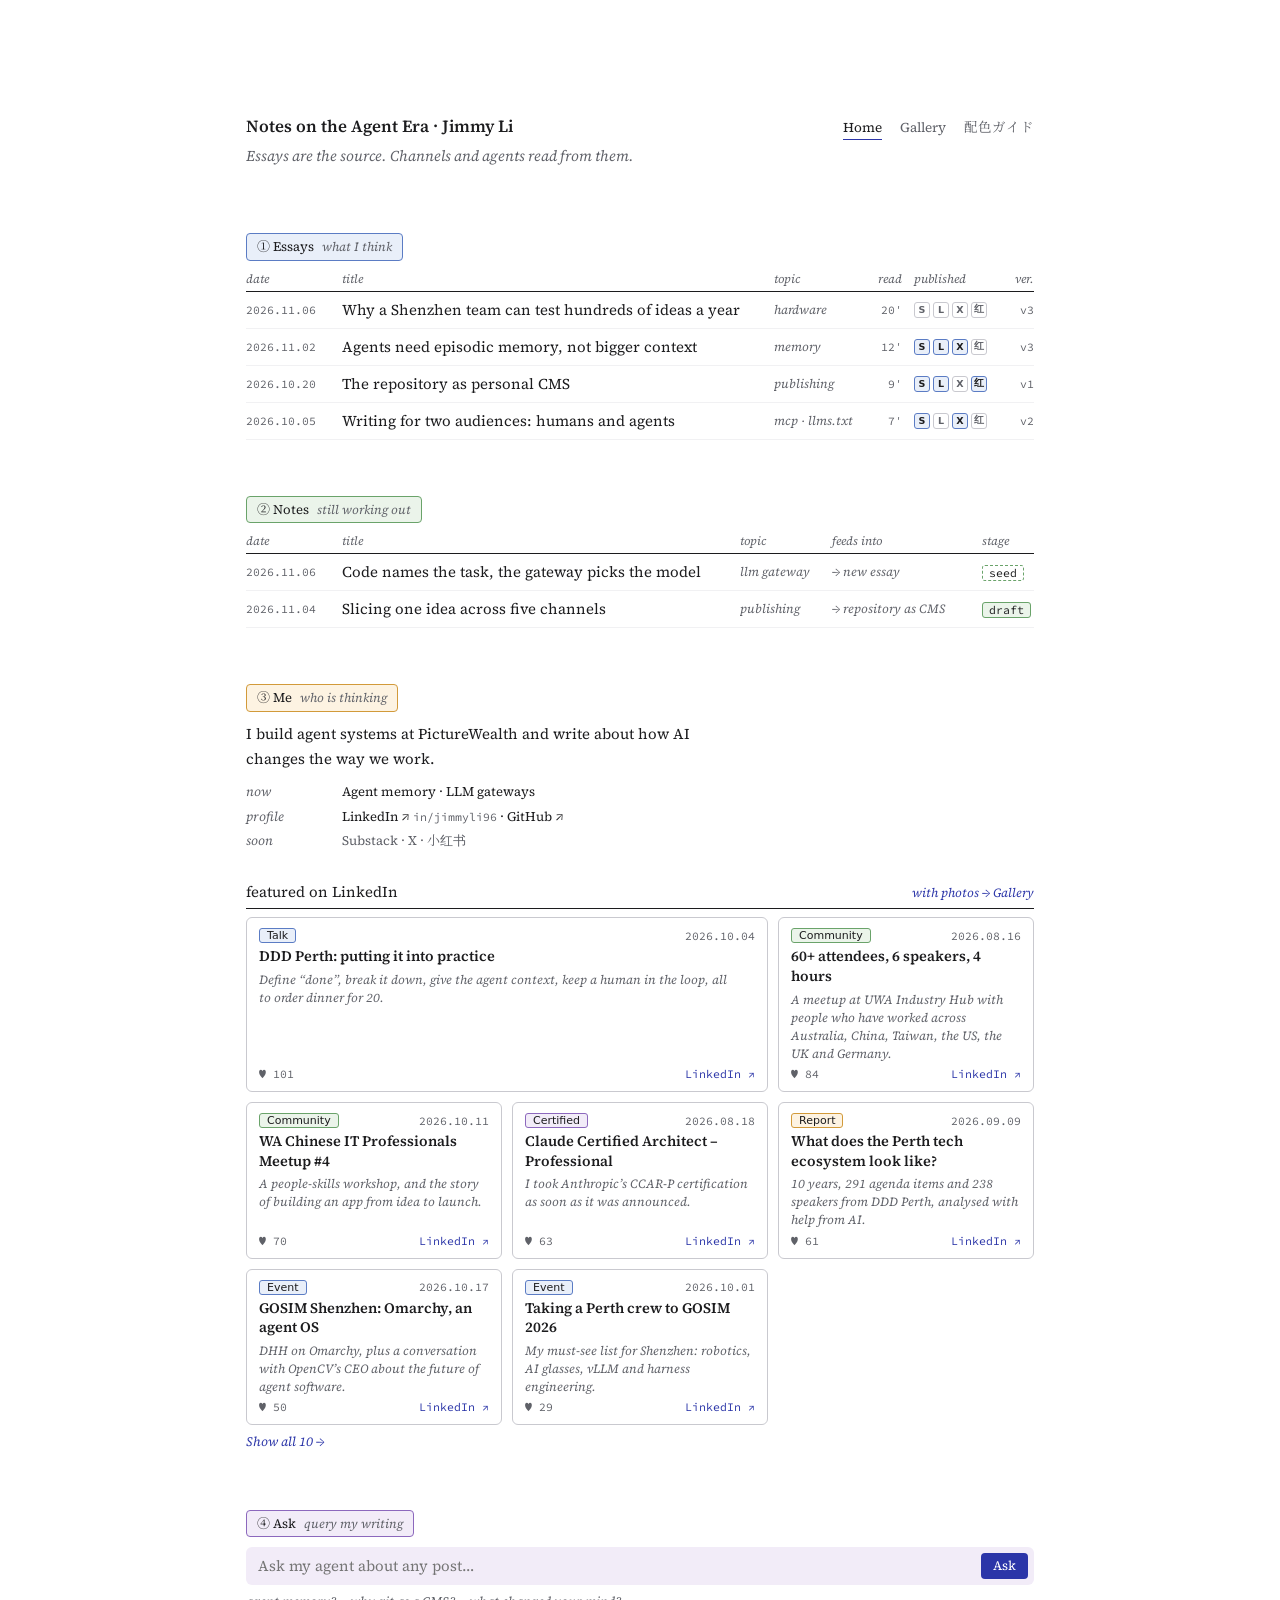
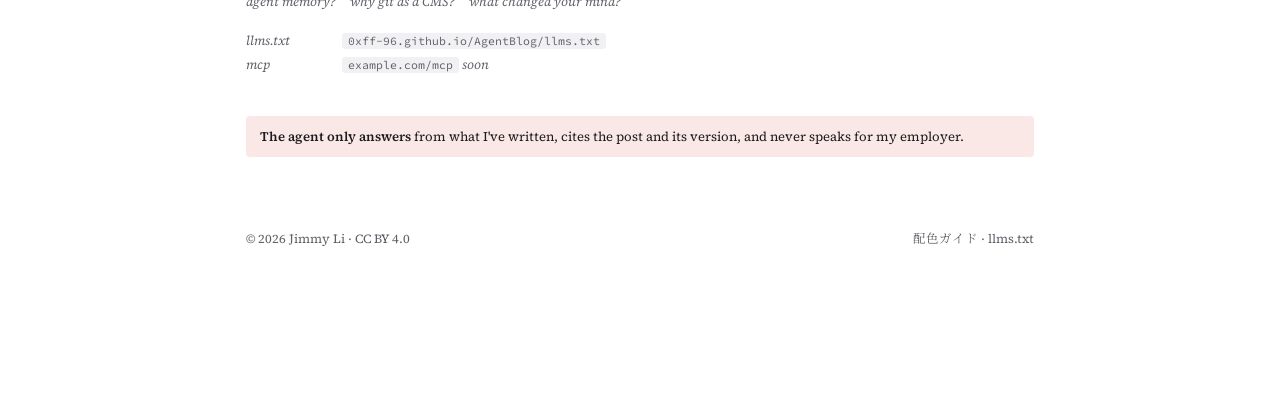
==== commit 6c6c82a9: "Add Gallery page with LinkedIn photos and site nav New gallery.html: masonry cards with each feature" ====
--- a/index.html
+++ b/index.html
@@ -19,6 +19,11 @@
 header{margin-bottom:64px}
 header h1{font-weight:600;font-size:17px}
 header p{color:var(--mute);font-style:italic;margin-top:4px}
+.hn{display:flex;justify-content:space-between;align-items:baseline;flex-wrap:wrap;gap:8px}
+.hn nav{display:flex;gap:18px;font-size:13.5px}
+.hn nav a{color:var(--mute)}
+.hn nav a:hover{color:var(--wire)}
+.hn nav a.on{color:var(--ink);border-bottom:1.5px solid var(--wire)}
 
 section{margin-bottom:56px}
 .lab{display:inline-flex;gap:8px;align-items:baseline;font-size:13px;padding:2px 10px;border-radius:4px;border:1.5px solid;margin-bottom:10px}
@@ -98,7 +103,7 @@
 <body><div class="wrap">
 
 <header class="r">
-  <h1>Notes on the Agent Era · Jimmy Li</h1>
+  <div class="hn"><h1>Notes on the Agent Era · Jimmy Li</h1><nav><a class="on" href="index.html">Home</a><a href="gallery.html">Gallery</a><a href="styleguide.html">配色ガイド</a></nav></div>
   <p>Essays are the source. Channels and agents read from them.</p>
 </header>
 
@@ -126,7 +131,7 @@
   <div class="lab amber">③ Me <i>who is thinking</i></div>
   <p>I build agent systems at PictureWealth and write about how AI changes the way we work.</p>
   <dl class="kv"><dt>now</dt><dd>Agent memory · LLM gateways</dd><dt>profile</dt><dd><a href="https://www.linkedin.com/in/jimmyli96/" rel="me noopener" target="_blank">LinkedIn ↗</a> <span class="num">in/jimmyli96</span> · <a href="https://github.com/0XFF-96" rel="me noopener" target="_blank">GitHub ↗</a></dd><dt>soon</dt><dd style="color:var(--mute)">Substack · X · 小红书</dd></dl>
-  <div class="fh"><span>featured on LinkedIn</span><i>talks · community · reports</i></div>
+  <div class="fh"><span>featured on LinkedIn</span><a href="gallery.html" style="font-size:12.5px;font-style:italic;color:var(--wire)">with photos → Gallery</a></div>
   <div class="gal" id="gal">
     <a class="card top" href="https://www.linkedin.com/feed/update/urn:li:activity:7512320687684972544/" target="_blank" rel="noopener"><span class="k"><span class="kind talk">Talk</span><span class="num">2026.10.04</span></span><b>DDD Perth: putting it into practice</b><p>Define “done”, break it down, give the agent context, keep a human in the loop, all to order dinner for 20.</p><span class="f num"><span>♥ 101</span><span class="go">LinkedIn ↗</span></span></a>
     <a class="card" href="https://www.linkedin.com/feed/update/urn:li:activity:7494651574732906497/" target="_blank" rel="noopener"><span class="k"><span class="kind com">Community</span><span class="num">2026.08.16</span></span><b>60+ attendees, 6 speakers, 4 hours</b><p>A meetup at UWA Industry Hub with people who have worked across Australia, China, Taiwan, the US, the UK and Germany.</p><span class="f num"><span>♥ 84</span><span class="go">LinkedIn ↗</span></span></a>
